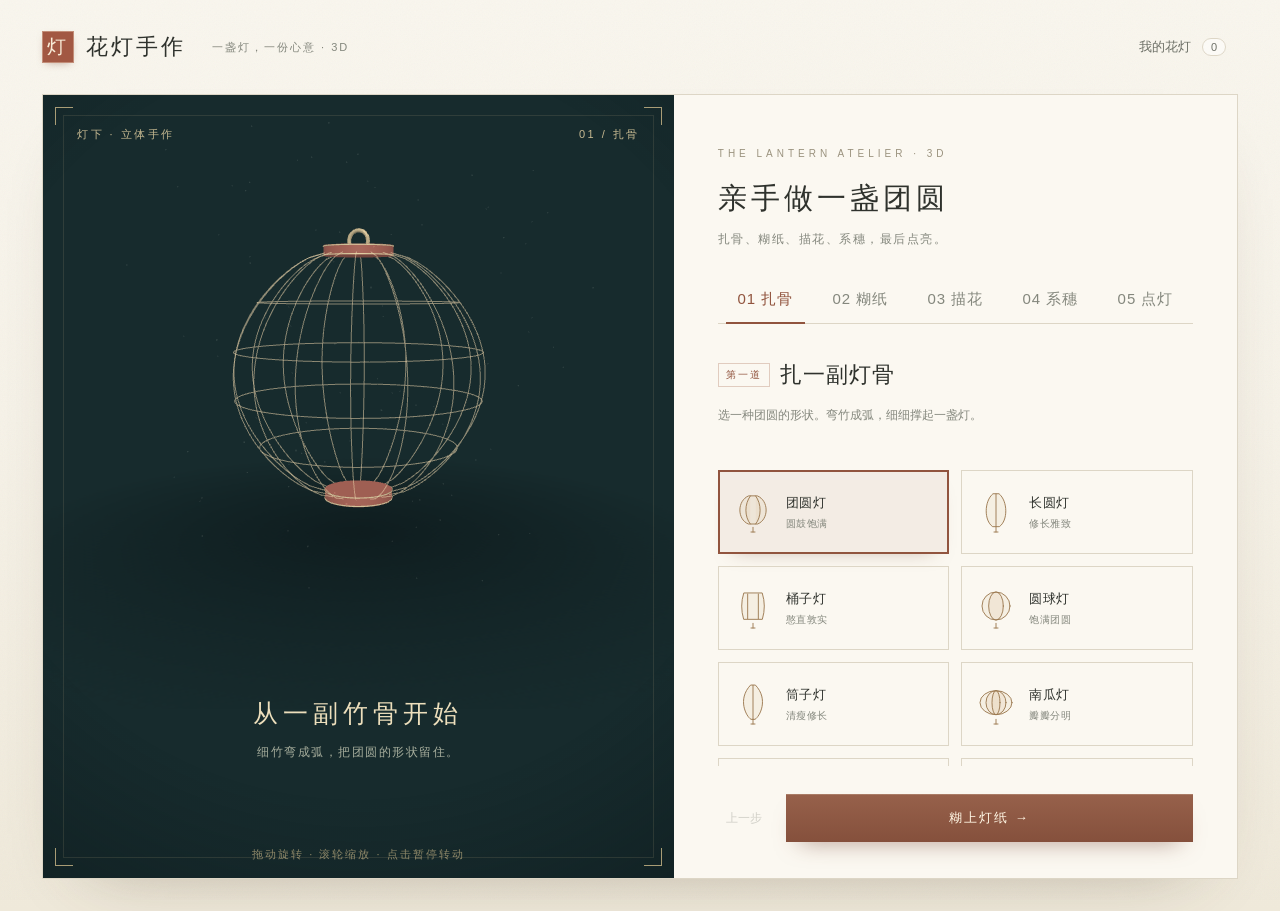
==== xhs/minitools/huadeng3d/index-3d.html @ 67a439d6 "花灯3d" ====
<!doctype html>
<html lang="zh-CN">
  <head>
    <meta charset="UTF-8" />
    <meta name="viewport" content="width=device-width, initial-scale=1" />
    <title>花灯手作 · 3D 立体版</title>
    <link rel="stylesheet" href="style.css?v=20260915-style7" />
    <style>
      #artwork3d { width: 100%; height: 100%; display: block; touch-action: pan-y; cursor: grab; }
      #artwork3d:active { cursor: grabbing; }
    </style>
    <script defer src="three.min.js"></script>
    <script defer src="lantern3d.js?v=20260915-style12"></script>
    <script defer src="app3d.js?v=20260915-style12"></script>
  </head>
  <body>
    <main class="studio">
      <header class="header">
        <a class="brand" href="../huadeng/index.html"><span class="seal">灯</span>花灯手作<small>一盏灯，一份心意 · 3D</small></a>
        <button class="quiet" id="collectionButton">我的花灯 <span id="count">0</span></button>
      </header>

      <section class="workspace" id="workshop">
        <div class="stage" id="stage">
          <div class="stage-heading"><span>灯下 · 立体手作</span><span id="stageLabel">01 / 扎灯骨</span></div>
          <div class="artwork" id="artwork"><canvas id="artwork3d"></canvas></div>
          <div class="stage-vignette" aria-hidden="true"></div>
          <div class="stage-hint" id="stageHint">拖动旋转 · 缩放 · 点击暂停转动</div>
          <div class="stage-caption"><h1 id="previewName">从一副竹骨开始</h1><p id="previewCaption">细竹弯成弧，把团圆的形状留住。</p></div>
        </div>

        <section class="workbench" aria-label="制作步骤">
          <div class="intro"><span class="eyebrow">THE LANTERN ATELIER · 3D</span><h2>亲手做一盏团圆</h2><p>扎骨、糊纸、描花、系穗，最后点亮。</p></div>
          <nav class="steps" id="steps" aria-label="制作进度"></nav>
          <div class="step-content">
            <div class="step-heading"><span id="stepNumber">第一道</span><h3 id="stepTitle">扎一副灯骨</h3></div>
            <p class="step-description" id="stepDescription"></p>
            <div class="options" id="options"></div>
            <div class="wish-fields" id="wishFields" hidden>
              <label for="lanternName">给它一个名字</label>
              <input id="lanternName" maxlength="16" placeholder="例如：春风照晚归" />
              <label for="blessing">把心愿写进灯里</label>
              <input id="blessing" maxlength="32" placeholder="愿每一次出发，都有温暖相伴" />
            </div>
          </div>
          <footer class="workbench-footer">
            <button class="back" id="backButton">上一步</button>
            <button class="primary" id="nextButton">糊上灯纸 <span>→</span></button>
          </footer>
          <div class="result-actions" id="resultActions" hidden>
            <button class="primary" id="downloadButton">下载高清纪念图 ↓</button>
            <p class="export-note">1600 × 2000 高清图片 · 含花灯、名字与心愿</p>
            <button class="quiet" id="saveButton">收入收藏</button>
            <button class="quiet" id="restartButton">再做一盏</button>
          </div>
        </section>
      </section>

      <section class="collection" id="collection" hidden>
        <div class="collection-heading"><div><span class="eyebrow">MY LANTERNS</span><h2>灯火可亲</h2></div><button class="quiet" id="returnButton">返回手作 →</button></div>
        <div class="collection-grid" id="collectionGrid"></div>
      </section>
      <div class="toast" id="toast" role="status" aria-live="polite"></div>
    </main>
  </body>
</html>
---- xhs/minitools/huadeng3d/style.css ----
/* 花灯手作 · 3D —— 纸墨文人风精修 */
:root {
  color-scheme: light;
  --paper: #f6f2e8;
  --card: #fbf8f1;
  --ink: #2f322d;
  --muted: #84877d;
  --line: #ddd6c6;
  --line-strong: #c8bfa9;
  --accent: #91543e;
  --accent-deep: #6f3e2c;
  --accent-wash: rgba(145, 84, 62, .07);
  --gold: #b69760;
  --stage-gold: #cfbb8a;
  --serif: 'Songti SC', 'STSong', 'SimSun', 'Noto Serif CJK SC', Georgia, serif;
  --sans: 'PingFang SC', 'Microsoft YaHei', 'Helvetica Neue', Arial, sans-serif;
  --ease: cubic-bezier(.22, .61, .36, 1);
}

* { box-sizing: border-box; }
[hidden] { display: none !important; }
body {
  margin: 0; min-height: 100vh;
  color: var(--ink); font-family: var(--sans);
  background: linear-gradient(180deg, #f9f6ee 0%, var(--paper) 46%, #efe9da 100%);
}
/* 极细的纸张肌理，让底色不再是纯平色 */
body::before {
  content: ''; position: fixed; inset: 0; z-index: 0; pointer-events: none;
  background-image: url("data:image/svg+xml,%3Csvg xmlns='http://www.w3.org/2000/svg' width='160' height='160'%3E%3Cfilter id='n'%3E%3CfeTurbulence type='fractalNoise' baseFrequency='0.85' numOctaves='2' stitchTiles='stitch'/%3E%3C/filter%3E%3Crect width='160' height='160' filter='url(%23n)' opacity='0.04'/%3E%3C/svg%3E");
}
button, input { font: inherit; }
button, a { -webkit-tap-highlight-color: transparent; }
button { cursor: pointer; border: 0; background: none; color: inherit; }
button:disabled { opacity: .35; cursor: default; }
button:focus-visible, a:focus-visible { outline: 2px solid var(--accent); outline-offset: 4px; }
.studio { position: relative; z-index: 1; max-width: 1400px; margin: auto; padding: 0 42px 32px; }

/* ---------- 页头 ---------- */
.header { height: 94px; display: flex; align-items: center; justify-content: space-between; }
.brand { display: flex; align-items: center; gap: 12px; color: var(--ink); text-decoration: none; font-family: var(--serif); font-size: 22px; letter-spacing: 3px; transition: opacity .2s var(--ease); }
.brand:hover { opacity: .82; }
.seal {
  display: inline-grid; place-items: center; min-width: 30px;
  background: #a25843; color: #f8ecd8; padding: 3px 5px; font-size: 19px;
  box-shadow: inset 0 0 0 1px rgba(255, 240, 220, .35), 0 3px 8px -4px rgba(120, 60, 40, .5);
}
.brand small { font-family: var(--sans); color: var(--muted); font-size: 11px; letter-spacing: 2px; margin-left: 14px; }
.quiet { color: #6e7168; padding: 12px; font-size: 13px; transition: color .2s var(--ease); }
.quiet:hover { color: var(--accent); }
#count { margin-left: 7px; border: 1px solid var(--line); background: rgba(255, 255, 255, .5); padding: 2px 8px; border-radius: 20px; font-size: 11px; }

/* ---------- 展示舞台（3D 渲染区） ---------- */
.workspace {
  display: grid; grid-template-columns: 1.12fr 1fr; min-height: 720px;
  border: 1px solid var(--line); background: var(--card);
  box-shadow: 0 30px 70px -50px rgba(70, 55, 35, .45);
}
.stage { position: relative; min-width: 0; overflow: hidden; background: #172b2d; display: flex; flex-direction: column; align-items: center; }
/* 暗角渐晕，让视线聚在灯体上 */
.stage-vignette { position: absolute; inset: 0; z-index: 0; pointer-events: none; background: radial-gradient(120% 92% at 50% 42%, transparent 52%, rgba(5, 13, 16, .55) 100%); }
/* 装裱式边框：外层四角记号 + 内层细线 */
.stage::after { content: ''; position: absolute; inset: 20px; border: 1px solid rgba(213, 195, 147, .13); pointer-events: none; z-index: 1; }
.stage::before {
  content: ''; position: absolute; inset: 12px; z-index: 1; pointer-events: none; opacity: .8;
  background:
    linear-gradient(var(--stage-gold), var(--stage-gold)) left top / 18px 1px,
    linear-gradient(var(--stage-gold), var(--stage-gold)) left top / 1px 18px,
    linear-gradient(var(--stage-gold), var(--stage-gold)) right top / 18px 1px,
    linear-gradient(var(--stage-gold), var(--stage-gold)) right top / 1px 18px,
    linear-gradient(var(--stage-gold), var(--stage-gold)) left bottom / 18px 1px,
    linear-gradient(var(--stage-gold), var(--stage-gold)) left bottom / 1px 18px,
    linear-gradient(var(--stage-gold), var(--stage-gold)) right bottom / 18px 1px,
    linear-gradient(var(--stage-gold), var(--stage-gold)) right bottom / 1px 18px;
  background-repeat: no-repeat;
}
.stage-heading { position: absolute; top: 32px; left: 34px; right: 34px; z-index: 1; display: flex; justify-content: space-between; color: #c6b991; font-size: 11px; letter-spacing: 2.5px; }
.stage-hint { position: absolute; bottom: 16px; left: 0; right: 0; text-align: center; color: rgba(207, 187, 138, .65); font-size: 11px; letter-spacing: 2px; z-index: 1; pointer-events: none; }
.artwork { width: 100%; height: 600px; margin-top: 14px; touch-action: pan-y; }
.artwork svg { width: 100%; height: 100%; display: block; }
.stage-caption { position: relative; z-index: 1; color: #eddfbc; text-align: center; margin: -12px 24px 28px; }
.stage-caption h1 { font-family: var(--serif); font-weight: 400; font-size: 25px; letter-spacing: 5px; margin: 0 0 12px; }
.stage-caption p { color: #a6ad9c; font-size: 12px; letter-spacing: 1.5px; margin: 0; line-height: 1.7; }
.suspended { transform-origin: 300px 28px; animation: sway 7s ease-in-out infinite; }
.tassel-swing { transform-origin: 300px 436px; animation: sway 4.4s ease-in-out infinite reverse; }
.illuminate .suspended { animation: ignite 1.4s ease-out, sway 7s 1.4s ease-in-out infinite; }
@keyframes sway { 0%, 100% { transform: rotate(-.6deg); } 50% { transform: rotate(.6deg); } }
@keyframes ignite { from { filter: brightness(.4); } 60% { filter: brightness(1.25); } to { filter: brightness(1); } }

/* ---------- 工作台 ---------- */
.workbench { display: flex; flex-direction: column; padding: 48px 44px 36px; min-width: 0; }
.eyebrow { font-size: 10px; color: #9a927e; letter-spacing: 4px; }
.intro h2 { font-family: var(--serif); font-size: 29px; font-weight: 400; letter-spacing: 4px; margin: 18px 0 12px; }
.intro p { color: var(--muted); font-size: 12px; letter-spacing: 1.5px; }
.steps { display: flex; margin: 30px 0 36px; border-bottom: 1px solid var(--line); }
.steps button { flex: 1; padding: 0 0 14px; font-size: 15px; letter-spacing: 1px; color: var(--muted); position: relative; transition: color .25s var(--ease); }
.steps button:hover { color: #5c5f55; }
.steps button.active { color: var(--accent); }
.steps button::after { content: ''; position: absolute; height: 2px; bottom: -1px; left: 8px; right: 8px; background: var(--accent); transform: scaleX(0); transform-origin: left center; transition: transform .3s var(--ease); }
.steps button.active::after { transform: scaleX(1); }
.steps b { font-family: Georgia, var(--serif); font-size: 15px; margin-right: 5px; font-weight: 400; }
.step-content { flex: 1; }
/* 步骤切换时的轻进场上移 */
.step-content.enter > * { animation: rise .32s var(--ease) both; }
.step-content.enter > :nth-child(2) { animation-delay: .05s; }
.step-content.enter > :nth-child(3) { animation-delay: .1s; }
.step-content.enter > :nth-child(4) { animation-delay: .15s; }
@keyframes rise { from { opacity: 0; transform: translateY(8px); } to { opacity: 1; transform: none; } }
.step-heading { display: flex; align-items: center; gap: 10px; }
.step-heading span { color: var(--accent); font-size: 10px; letter-spacing: 2px; border: 1px solid rgba(178, 124, 97, .35); padding: 4px 7px; }
.step-heading h3 { margin: 0; font-family: var(--serif); font-weight: 400; font-size: 22px; letter-spacing: 1px; }
.step-description { color: var(--muted); font-size: 12px; line-height: 1.9; min-height: 44px; margin: 14px 0 22px; }

/* ---------- 选项卡 ---------- */
/* 选项放进固定高度的框内独立滚动：滑动只滚选项，画布与其他区域不动 */
.options {
  display: grid; grid-template-columns: repeat(2, minmax(0, 1fr)); gap: 12px;
  max-height: 300px; overflow-y: auto;
  padding: 4px; margin: -4px; /* 补偿滚动条占位，避免布局跳动 */
  scrollbar-width: thin; scrollbar-color: var(--line-strong) transparent;
  overscroll-behavior: contain; /* 滚到头不带动整页 */
}
.option {
  position: relative; border: 1px solid var(--line); background: transparent;
  padding: 18px 14px; text-align: left; display: flex; align-items: center; gap: 13px; min-height: 72px; overflow: hidden;
  transition: border-color .2s var(--ease), background-color .2s var(--ease), box-shadow .2s var(--ease), transform .15s var(--ease);
}
.option:hover { border-color: var(--line-strong); background: rgba(255, 252, 244, .65); }
.option:active { transform: translateY(1px); }
.option.selected { border-color: var(--accent); background: var(--accent-wash); box-shadow: inset 0 0 0 1px var(--accent), 0 10px 20px -16px rgba(113, 63, 46, .5); }
.option .sample { flex: 0 0 30px; height: 30px; display: grid; place-items: center; color: #9b7950; font-family: var(--serif); font-size: 24px; }
.option .swatch { width: 26px; height: 26px; border-radius: 50%; box-shadow: inset 0 0 0 1px rgba(0, 0, 0, .1), 0 2px 5px -2px rgba(60, 45, 30, .35); }
.option strong { font-size: 13px; font-weight: 400; display: block; letter-spacing: .5px; }
.option small { color: var(--muted); display: block; font-size: 10px; margin-top: 5px; letter-spacing: .5px; }
.option .frame-sample { flex-basis: 40px; height: 46px; }
.frame-sample svg { display: block; width: 40px; height: 46px; }

/* ---------- 心愿输入 ---------- */
.wish-fields label { display: block; font-size: 12px; color: #737769; margin: 12px 0 8px; letter-spacing: 1px; }
.wish-fields input {
  width: 100%; background: transparent; border: 0; border-bottom: 1px solid #cccabc;
  padding: 8px 0; font-size: 13px; color: var(--ink); border-radius: 0;
  transition: border-color .2s var(--ease), box-shadow .2s var(--ease);
}
.wish-fields input::placeholder { color: #b3b0a3; }
.wish-fields input:focus { outline: 0; border-color: var(--accent); box-shadow: 0 1px 0 var(--accent); }

/* ---------- 底部操作 ---------- */
.workbench-footer { display: flex; gap: 16px; margin-top: 32px; align-items: center; }
.primary {
  background: linear-gradient(180deg, #97614b 0%, #85503c 100%); color: #fff6e4;
  min-height: 48px; padding: 12px 24px; font-size: 13px; letter-spacing: 2px;
  box-shadow: 0 12px 24px -14px rgba(113, 63, 46, .6), inset 0 1px 0 rgba(255, 240, 220, .18);
  transition: transform .18s var(--ease), box-shadow .18s var(--ease), filter .18s var(--ease);
}
.primary:hover { filter: brightness(1.05); transform: translateY(-1px); box-shadow: 0 16px 28px -14px rgba(113, 63, 46, .65), inset 0 1px 0 rgba(255, 240, 220, .22); }
.primary:active { transform: translateY(0); filter: brightness(.96); }
.workbench-footer .primary { flex: 1; }
.back { padding: 14px 8px; color: var(--muted); font-size: 12px; transition: color .2s var(--ease); }
.back:hover:not(:disabled) { color: var(--accent); }
.result-actions { display: flex; gap: 4px; flex-wrap: wrap; margin-top: 20px; }
.result-actions .primary { width: 100%; margin-bottom: 7px; }
.export-note { width: 100%; text-align: center; color: #84877d; font-size: 11px; line-height: 1.7; letter-spacing: 1px; margin: 2px 0 10px; }

/* ---------- 收藏 ---------- */
.collection { padding-top: 24px; }
.collection-heading { display: flex; justify-content: space-between; align-items: center; }
.collection h2 { font-family: var(--serif); font-weight: 400; letter-spacing: 3px; }
.collection-grid { display: grid; grid-template-columns: repeat(3, 1fr); gap: 20px; margin-top: 20px; }
.saved { border: 1px solid var(--line); background: var(--card); padding: 12px; min-width: 0; transition: border-color .2s var(--ease), box-shadow .2s var(--ease); }
.saved:hover { border-color: var(--line-strong); box-shadow: 0 14px 30px -22px rgba(70, 55, 35, .4); }
.saved img { width: 100%; aspect-ratio: 3 / 4; object-fit: contain; background: #172b2d; }
.saved h3 { font-size: 15px; font-weight: 400; letter-spacing: 1px; overflow-wrap: anywhere; }
.saved p { font-size: 12px; color: var(--muted); overflow-wrap: anywhere; }

/* ---------- 轻提示 ---------- */
.toast {
  position: fixed; bottom: 22px; left: 50%; transform: translateX(-50%) translateY(10px);
  padding: 12px 22px; background: rgba(30, 41, 36, .92);
  -webkit-backdrop-filter: blur(8px); backdrop-filter: blur(8px);
  color: #f6ecd6; border: 1px solid rgba(246, 236, 214, .14); border-radius: 4px;
  font-size: 12px; letter-spacing: 1px; max-width: 90vw; z-index: 5;
  opacity: 0; pointer-events: none; box-shadow: 0 16px 36px -16px rgba(0, 0, 0, .45);
  transition: opacity .28s var(--ease), transform .28s var(--ease);
}
.toast.visible { opacity: 1; transform: translateX(-50%) translateY(0); }

/* ---------- 移动端（小红书内为主场景） ---------- */
@media (max-width: 760px) {
  .studio { padding: 0; }
  body::before { display: none; }
  .header { height: 58px; padding: 0 18px; }
  .brand { font-size: 18px; letter-spacing: 2px; gap: 8px; }
  .brand small { display: none; }
  .seal { font-size: 15px; min-width: 26px; padding: 2px 4px; }
  .workspace { display: flex; flex-direction: column; border: 0; box-shadow: none; min-height: 0; background: transparent; }
  .stage { height: 40svh; min-height: 260px; max-height: 380px; }
  .stage-heading { top: 18px; left: 24px; right: 24px; font-size: 9px; }
  .artwork { height: calc(100% - 42px); margin: 0; }
  .stage-caption { margin: -8px 16px 12px; }
  .stage-caption h1 { font-size: 16px; margin-bottom: 0; letter-spacing: 3px; }
  .stage-caption p { display: none; }
  .stage::after { inset: 12px; }
  .stage::before { inset: 6px; }
  .workbench { padding: 0 22px; background: transparent; }
  .intro { display: none; }
  .steps { margin: 17px 0 19px; }
  .steps button { padding-bottom: 12px; font-size: 14px; }
  .step-heading h3 { font-size: 20px; }
  .step-description { font-size: 11px; min-height: 0; margin: 8px 0 12px; }
  .option { min-height: 56px; padding: 10px; gap: 10px; }
  .options { gap: 8px; max-height: 260px; }
  /* 操作区吸底，避开 Home 指示条 */
  .workbench-footer {
    position: sticky; bottom: 0; z-index: 3; margin: 18px -22px 0;
    padding: 12px 22px calc(12px + env(safe-area-inset-bottom));
    background: rgba(246, 242, 232, .92);
    -webkit-backdrop-filter: blur(10px); backdrop-filter: blur(10px);
    border-top: 1px solid var(--line);
  }
  .result-actions {
    position: sticky; bottom: 0; z-index: 3; margin: 16px -22px 0;
    padding: 12px 22px calc(12px + env(safe-area-inset-bottom));
    background: rgba(246, 242, 232, .92);
    -webkit-backdrop-filter: blur(10px); backdrop-filter: blur(10px);
    border-top: 1px solid var(--line);
  }
  .primary { min-height: 44px; }
  .wish-fields label { margin-top: 6px; }
  .collection { padding: 20px; }
  .collection-grid { grid-template-columns: repeat(2, minmax(0, 1fr)); gap: 10px; }
}

@media (prefers-reduced-motion: reduce) {
  .suspended, .tassel-swing, .illuminate .suspended { animation: none; }
  .step-content.enter > * { animation: none; }
  .option, .primary, .quiet, .back, .steps button, .steps button::after, .toast { transition: none; }
}
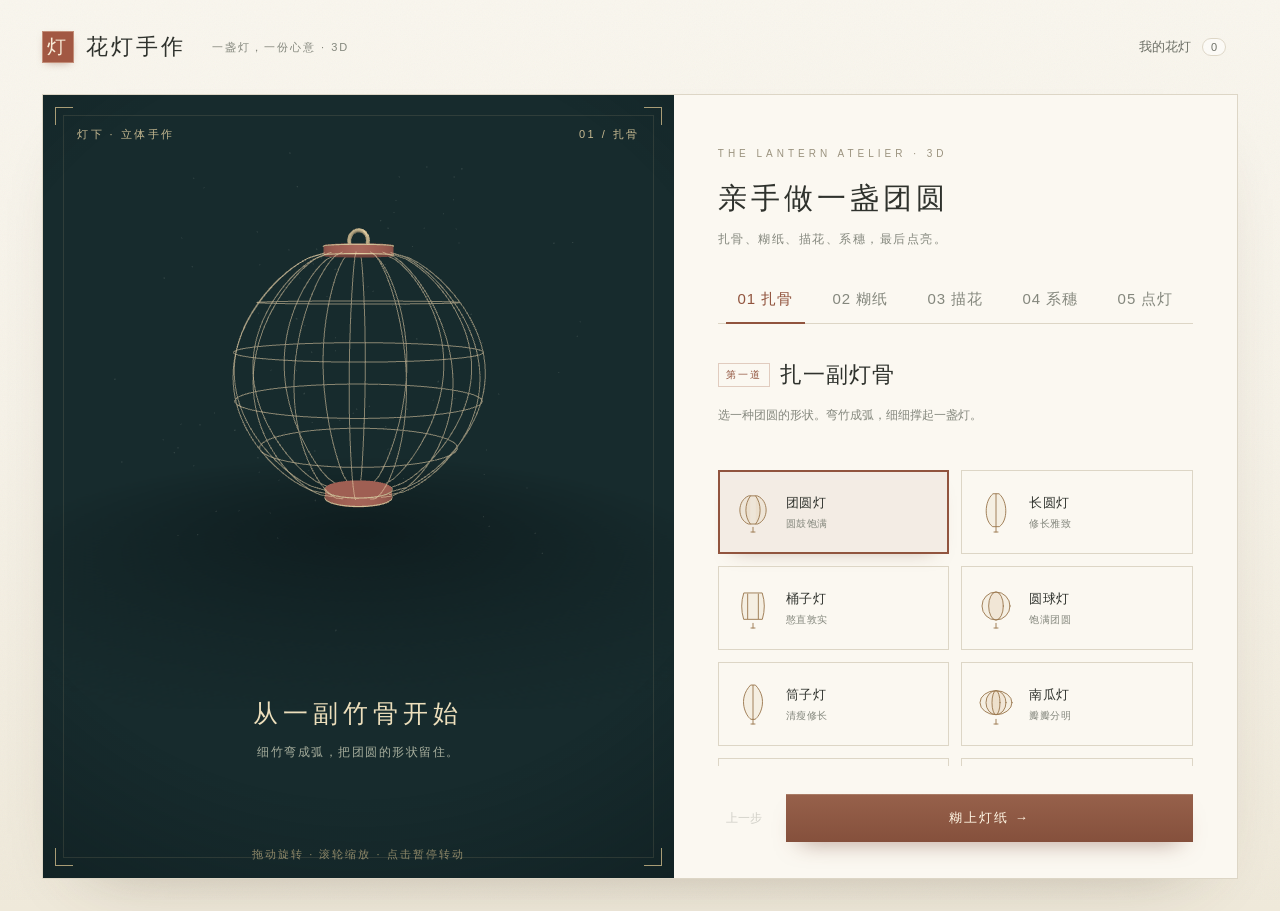
==== commit edce2445: "花灯3d" ====
--- a/xhs/minitools/huadeng3d/index-3d.html
+++ b/xhs/minitools/huadeng3d/index-3d.html
@@ -4,14 +4,14 @@
     <meta charset="UTF-8" />
     <meta name="viewport" content="width=device-width, initial-scale=1" />
     <title>花灯手作 · 3D 立体版</title>
-    <link rel="stylesheet" href="style.css?v=20260915-style7" />
+    <link rel="stylesheet" href="style.css?v=20260916-style18" />
     <style>
       #artwork3d { width: 100%; height: 100%; display: block; touch-action: pan-y; cursor: grab; }
       #artwork3d:active { cursor: grabbing; }
     </style>
     <script defer src="three.min.js"></script>
-    <script defer src="lantern3d.js?v=20260915-style12"></script>
-    <script defer src="app3d.js?v=20260915-style12"></script>
+    <script defer src="lantern3d.js?v=20260916-style13"></script>
+    <script defer src="app3d.js?v=20260916-style13"></script>
   </head>
   <body>
     <main class="studio">
--- a/xhs/minitools/huadeng3d/style.css
+++ b/xhs/minitools/huadeng3d/style.css
@@ -187,14 +187,16 @@
 
 /* ---------- 移动端（小红书内为主场景） ---------- */
 @media (max-width: 760px) {
-  .studio { padding: 0; }
+  /* 一屏式布局：整页不滚，唯一滚动在选项框里 */
+  html, body { height: 100%; overflow: hidden; }
+  .studio { padding: 0; height: 100%; display: flex; flex-direction: column; }
   body::before { display: none; }
-  .header { height: 58px; padding: 0 18px; }
+  .header { height: 58px; padding: 0 18px; flex: 0 0 auto; }
   .brand { font-size: 18px; letter-spacing: 2px; gap: 8px; }
   .brand small { display: none; }
   .seal { font-size: 15px; min-width: 26px; padding: 2px 4px; }
-  .workspace { display: flex; flex-direction: column; border: 0; box-shadow: none; min-height: 0; background: transparent; }
-  .stage { height: 40svh; min-height: 260px; max-height: 380px; }
+  .workspace { display: flex; flex-direction: column; border: 0; box-shadow: none; min-height: 0; flex: 1; background: transparent; }
+  .stage { flex: 0 0 34svh; min-height: 220px; max-height: 360px; }
   .stage-heading { top: 18px; left: 24px; right: 24px; font-size: 9px; }
   .artwork { height: calc(100% - 42px); margin: 0; }
   .stage-caption { margin: -8px 16px 12px; }
@@ -202,31 +204,42 @@
   .stage-caption p { display: none; }
   .stage::after { inset: 12px; }
   .stage::before { inset: 6px; }
-  .workbench { padding: 0 22px; background: transparent; }
+  .workbench { padding: 0 22px 14px; background: transparent; flex: 1; display: flex; flex-direction: column; min-height: 0; }
   .intro { display: none; }
-  .steps { margin: 17px 0 19px; }
+  .steps { margin: 14px 0 16px; flex: 0 0 auto; }
   .steps button { padding-bottom: 12px; font-size: 14px; }
   .step-heading h3 { font-size: 20px; }
   .step-description { font-size: 11px; min-height: 0; margin: 8px 0 12px; }
+  .step-content { flex: 1; display: flex; flex-direction: column; min-height: 0; }
   .option { min-height: 56px; padding: 10px; gap: 10px; }
-  .options { gap: 8px; max-height: 260px; }
-  /* 操作区吸底，避开 Home 指示条 */
+  /* 选项框吃掉剩余全部高度：只有它内部滚动；
+     第 4/5 步选项少或无选项时按内容收缩，不占满 */
+  .options { gap: 8px; max-height: none; flex: 1 1 auto; min-height: 0; }
+  .options:not(:has(.option)) { flex: 0 0 auto; }
+  .wish-fields { flex: 1; }
+  /* 操作区固定在工作台底部，不再吸底 */
   .workbench-footer {
-    position: sticky; bottom: 0; z-index: 3; margin: 18px -22px 0;
+    flex: 0 0 auto; margin: 14px -22px 0;
     padding: 12px 22px calc(12px + env(safe-area-inset-bottom));
-    background: rgba(246, 242, 232, .92);
+    background: rgba(246, 242, 232, .95);
     -webkit-backdrop-filter: blur(10px); backdrop-filter: blur(10px);
     border-top: 1px solid var(--line);
   }
+  /* 「下一步」不再通栏，宽度贴合文字，与前几步一致 */
+  .workbench-footer .primary { flex: 0 0 auto; margin-left: auto; }
   .result-actions {
-    position: sticky; bottom: 0; z-index: 3; margin: 16px -22px 0;
+    flex: 0 0 auto; margin: 14px -22px 0;
     padding: 12px 22px calc(12px + env(safe-area-inset-bottom));
-    background: rgba(246, 242, 232, .92);
+    background: rgba(246, 242, 232, .95);
     -webkit-backdrop-filter: blur(10px); backdrop-filter: blur(10px);
     border-top: 1px solid var(--line);
   }
-  .primary { min-height: 44px; }
+  /* 点灯后的按钮不再通栏，宽度贴合内容 */
+  .result-actions .primary { width: auto; margin-bottom: 0; }
+  .result-actions .quiet { flex: 1; }
+  .primary { min-height: 44px; white-space: nowrap; }
   .wish-fields label { margin-top: 6px; }
+  .wish-fields { overflow-y: auto; }
   .collection { padding: 20px; }
   .collection-grid { grid-template-columns: repeat(2, minmax(0, 1fr)); gap: 10px; }
 }
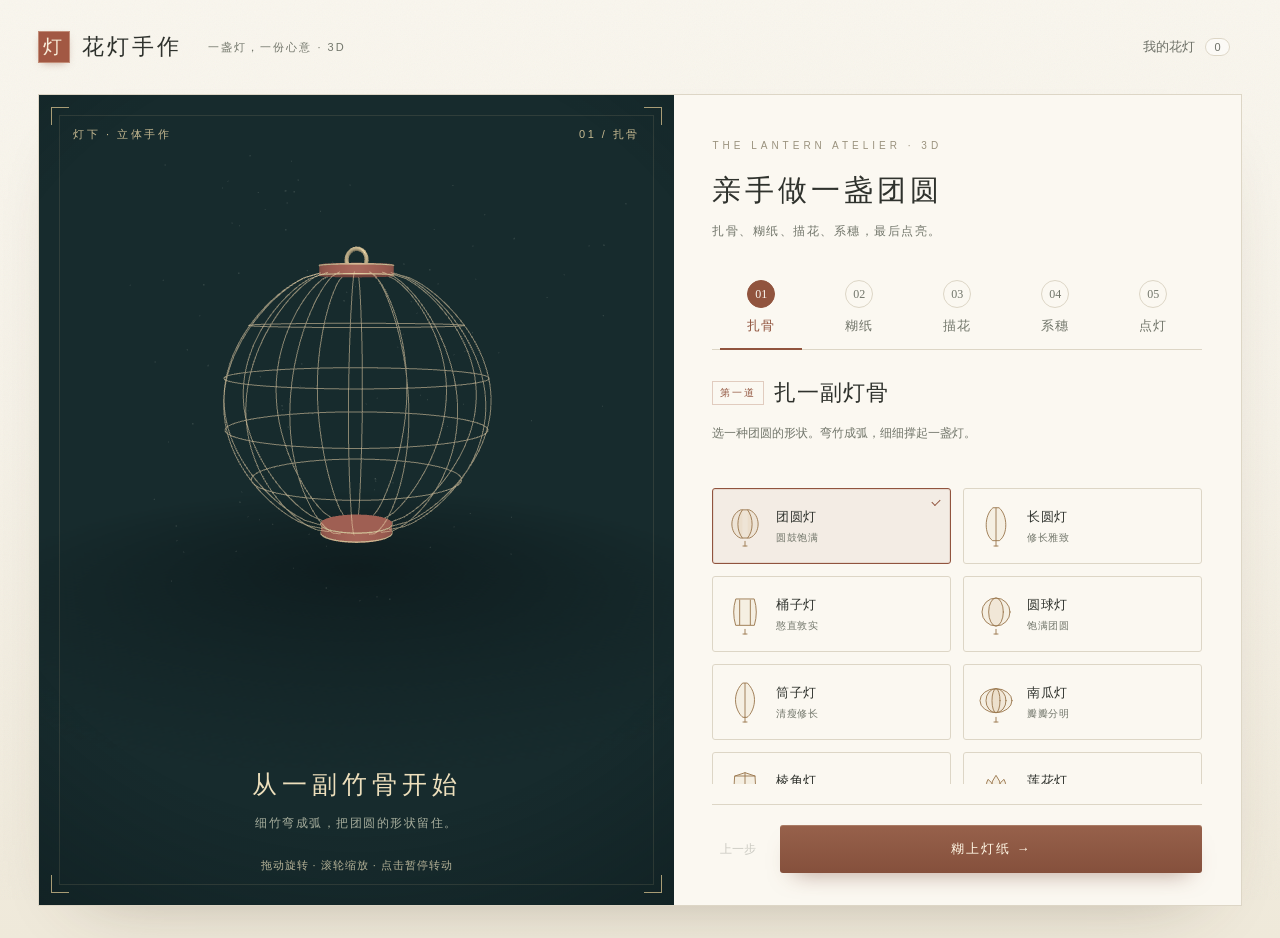
==== commit 853a33d5: "花灯3d" ====
--- a/xhs/minitools/huadeng3d/index-3d.html
+++ b/xhs/minitools/huadeng3d/index-3d.html
@@ -4,14 +4,14 @@
     <meta charset="UTF-8" />
     <meta name="viewport" content="width=device-width, initial-scale=1" />
     <title>花灯手作 · 3D 立体版</title>
-    <link rel="stylesheet" href="style.css?v=20260916-style18" />
+    <link rel="stylesheet" href="style.css?v=20260916-refine19" />
     <style>
       #artwork3d { width: 100%; height: 100%; display: block; touch-action: pan-y; cursor: grab; }
       #artwork3d:active { cursor: grabbing; }
     </style>
     <script defer src="three.min.js"></script>
     <script defer src="lantern3d.js?v=20260916-style13"></script>
-    <script defer src="app3d.js?v=20260916-style13"></script>
+    <script defer src="app3d.js?v=20260916-refine19"></script>
   </head>
   <body>
     <main class="studio">
--- a/xhs/minitools/huadeng3d/style.css
+++ b/xhs/minitools/huadeng3d/style.css
@@ -4,7 +4,7 @@
   --paper: #f6f2e8;
   --card: #fbf8f1;
   --ink: #2f322d;
-  --muted: #84877d;
+  --muted: #72766b;
   --line: #ddd6c6;
   --line-strong: #c8bfa9;
   --accent: #91543e;
@@ -34,7 +34,7 @@
 button { cursor: pointer; border: 0; background: none; color: inherit; }
 button:disabled { opacity: .35; cursor: default; }
 button:focus-visible, a:focus-visible { outline: 2px solid var(--accent); outline-offset: 4px; }
-.studio { position: relative; z-index: 1; max-width: 1400px; margin: auto; padding: 0 42px 32px; }
+.studio { position: relative; z-index: 1; max-width: 1400px; margin: auto; padding: 0 clamp(24px, 3vw, 42px) 32px; }
 
 /* ---------- 页头 ---------- */
 .header { height: 94px; display: flex; align-items: center; justify-content: space-between; }
@@ -52,7 +52,7 @@
 
 /* ---------- 展示舞台（3D 渲染区） ---------- */
 .workspace {
-  display: grid; grid-template-columns: 1.12fr 1fr; min-height: 720px;
+  display: grid; grid-template-columns: 1.12fr 1fr; min-height: 700px;
   border: 1px solid var(--line); background: var(--card);
   box-shadow: 0 30px 70px -50px rgba(70, 55, 35, .45);
 }
@@ -75,10 +75,10 @@
   background-repeat: no-repeat;
 }
 .stage-heading { position: absolute; top: 32px; left: 34px; right: 34px; z-index: 1; display: flex; justify-content: space-between; color: #c6b991; font-size: 11px; letter-spacing: 2.5px; }
-.stage-hint { position: absolute; bottom: 16px; left: 0; right: 0; text-align: center; color: rgba(207, 187, 138, .65); font-size: 11px; letter-spacing: 2px; z-index: 1; pointer-events: none; }
-.artwork { width: 100%; height: 600px; margin-top: 14px; touch-action: pan-y; }
+.stage-hint { position: absolute; bottom: 32px; left: 16px; right: 16px; text-align: center; color: #b5b297; font-size: 11px; letter-spacing: 1px; z-index: 1; pointer-events: none; }
+.artwork { width: 100%; height: 570px; flex: 1 1 auto; min-height: 0; margin-top: 14px; touch-action: pan-y; }
 .artwork svg { width: 100%; height: 100%; display: block; }
-.stage-caption { position: relative; z-index: 1; color: #eddfbc; text-align: center; margin: -12px 24px 28px; }
+.stage-caption { position: relative; z-index: 1; color: #eddfbc; text-align: center; flex: 0 0 auto; margin: 0 32px 72px; max-width: calc(100% - 64px); overflow-wrap: anywhere; }
 .stage-caption h1 { font-family: var(--serif); font-weight: 400; font-size: 25px; letter-spacing: 5px; margin: 0 0 12px; }
 .stage-caption p { color: #a6ad9c; font-size: 12px; letter-spacing: 1.5px; margin: 0; line-height: 1.7; }
 .suspended { transform-origin: 300px 28px; animation: sway 7s ease-in-out infinite; }
@@ -88,17 +88,19 @@
 @keyframes ignite { from { filter: brightness(.4); } 60% { filter: brightness(1.25); } to { filter: brightness(1); } }
 
 /* ---------- 工作台 ---------- */
-.workbench { display: flex; flex-direction: column; padding: 48px 44px 36px; min-width: 0; }
+.workbench { display: flex; flex-direction: column; padding: 40px clamp(24px, 3vw, 44px) 32px; min-width: 0; }
 .eyebrow { font-size: 10px; color: #9a927e; letter-spacing: 4px; }
 .intro h2 { font-family: var(--serif); font-size: 29px; font-weight: 400; letter-spacing: 4px; margin: 18px 0 12px; }
 .intro p { color: var(--muted); font-size: 12px; letter-spacing: 1.5px; }
-.steps { display: flex; margin: 30px 0 36px; border-bottom: 1px solid var(--line); }
-.steps button { flex: 1; padding: 0 0 14px; font-size: 15px; letter-spacing: 1px; color: var(--muted); position: relative; transition: color .25s var(--ease); }
+.steps { display: flex; margin: 28px 0; border-bottom: 1px solid var(--line); }
+.steps button { flex: 1; min-width: 0; display: flex; flex-direction: column; align-items: center; gap: 9px; padding: 0 0 14px; font-size: 13px; letter-spacing: 1px; color: var(--muted); position: relative; transition: color .25s var(--ease); }
 .steps button:hover { color: #5c5f55; }
 .steps button.active { color: var(--accent); }
 .steps button::after { content: ''; position: absolute; height: 2px; bottom: -1px; left: 8px; right: 8px; background: var(--accent); transform: scaleX(0); transform-origin: left center; transition: transform .3s var(--ease); }
 .steps button.active::after { transform: scaleX(1); }
-.steps b { font-family: Georgia, var(--serif); font-size: 15px; margin-right: 5px; font-weight: 400; }
+.steps b { display: grid; place-items: center; width: 28px; height: 28px; border: 1px solid var(--line); border-radius: 50%; font-family: Georgia, var(--serif); font-size: 12px; font-weight: 400; letter-spacing: 0; }
+.steps button.active b { color: var(--card); background: var(--accent); border-color: var(--accent); }
+.steps button.done b { border-color: #b8a18b; color: var(--accent); background: var(--accent-wash); }
 .step-content { flex: 1; }
 /* 步骤切换时的轻进场上移 */
 .step-content.enter > * { animation: rise .32s var(--ease) both; }
@@ -115,19 +117,20 @@
 /* 选项放进固定高度的框内独立滚动：滑动只滚选项，画布与其他区域不动 */
 .options {
   display: grid; grid-template-columns: repeat(2, minmax(0, 1fr)); gap: 12px;
-  max-height: 300px; overflow-y: auto;
+  max-height: 300px; overflow-y: auto; align-content: start;
   padding: 4px; margin: -4px; /* 补偿滚动条占位，避免布局跳动 */
   scrollbar-width: thin; scrollbar-color: var(--line-strong) transparent;
   overscroll-behavior: contain; /* 滚到头不带动整页 */
 }
 .option {
   position: relative; border: 1px solid var(--line); background: transparent;
-  padding: 18px 14px; text-align: left; display: flex; align-items: center; gap: 13px; min-height: 72px; overflow: hidden;
+  padding: 14px 24px 14px 12px; text-align: left; display: flex; align-items: center; gap: 11px; min-height: 72px; overflow: hidden; border-radius: 3px;
   transition: border-color .2s var(--ease), background-color .2s var(--ease), box-shadow .2s var(--ease), transform .15s var(--ease);
 }
 .option:hover { border-color: var(--line-strong); background: rgba(255, 252, 244, .65); }
 .option:active { transform: translateY(1px); }
-.option.selected { border-color: var(--accent); background: var(--accent-wash); box-shadow: inset 0 0 0 1px var(--accent), 0 10px 20px -16px rgba(113, 63, 46, .5); }
+.option.selected { border-color: var(--accent); background: var(--accent-wash); box-shadow: inset 0 0 0 1px rgba(145, 84, 62, .12); }
+.option.selected::after { content: ''; position: absolute; right: 10px; top: 10px; width: 7px; height: 4px; border-left: 1.5px solid var(--accent); border-bottom: 1.5px solid var(--accent); transform: rotate(-45deg); }
 .option .sample { flex: 0 0 30px; height: 30px; display: grid; place-items: center; color: #9b7950; font-family: var(--serif); font-size: 24px; }
 .option .swatch { width: 26px; height: 26px; border-radius: 50%; box-shadow: inset 0 0 0 1px rgba(0, 0, 0, .1), 0 2px 5px -2px rgba(60, 45, 30, .35); }
 .option strong { font-size: 13px; font-weight: 400; display: block; letter-spacing: .5px; }
@@ -146,10 +149,10 @@
 .wish-fields input:focus { outline: 0; border-color: var(--accent); box-shadow: 0 1px 0 var(--accent); }
 
 /* ---------- 底部操作 ---------- */
-.workbench-footer { display: flex; gap: 16px; margin-top: 32px; align-items: center; }
+.workbench-footer { display: flex; gap: 16px; margin-top: 24px; padding-top: 20px; border-top: 1px solid var(--line); align-items: center; }
 .primary {
   background: linear-gradient(180deg, #97614b 0%, #85503c 100%); color: #fff6e4;
-  min-height: 48px; padding: 12px 24px; font-size: 13px; letter-spacing: 2px;
+  min-height: 48px; padding: 12px 24px; font-size: 13px; letter-spacing: 2px; border-radius: 3px;
   box-shadow: 0 12px 24px -14px rgba(113, 63, 46, .6), inset 0 1px 0 rgba(255, 240, 220, .18);
   transition: transform .18s var(--ease), box-shadow .18s var(--ease), filter .18s var(--ease);
 }
@@ -167,6 +170,7 @@
 .collection-heading { display: flex; justify-content: space-between; align-items: center; }
 .collection h2 { font-family: var(--serif); font-weight: 400; letter-spacing: 3px; }
 .collection-grid { display: grid; grid-template-columns: repeat(3, 1fr); gap: 20px; margin-top: 20px; }
+.collection-grid > p { grid-column: 1 / -1; padding: 64px 20px; text-align: center; color: var(--muted); border: 1px dashed var(--line-strong); }
 .saved { border: 1px solid var(--line); background: var(--card); padding: 12px; min-width: 0; transition: border-color .2s var(--ease), box-shadow .2s var(--ease); }
 .saved:hover { border-color: var(--line-strong); box-shadow: 0 14px 30px -22px rgba(70, 55, 35, .4); }
 .saved img { width: 100%; aspect-ratio: 3 / 4; object-fit: contain; background: #172b2d; }
@@ -189,29 +193,31 @@
 @media (max-width: 760px) {
   /* 一屏式布局：整页不滚，唯一滚动在选项框里 */
   html, body { height: 100%; overflow: hidden; }
-  .studio { padding: 0; height: 100%; display: flex; flex-direction: column; }
+  .studio { padding: 0; height: 100%; height: 100dvh; display: flex; flex-direction: column; }
   body::before { display: none; }
   .header { height: 58px; padding: 0 18px; flex: 0 0 auto; }
   .brand { font-size: 18px; letter-spacing: 2px; gap: 8px; }
   .brand small { display: none; }
   .seal { font-size: 15px; min-width: 26px; padding: 2px 4px; }
   .workspace { display: flex; flex-direction: column; border: 0; box-shadow: none; min-height: 0; flex: 1; background: transparent; }
-  .stage { flex: 0 0 34svh; min-height: 220px; max-height: 360px; }
+  .stage { flex: 0 0 clamp(210px, 34svh, 340px); min-height: 0; margin: 0 10px; border-radius: 4px; }
   .stage-heading { top: 18px; left: 24px; right: 24px; font-size: 9px; }
-  .artwork { height: calc(100% - 42px); margin: 0; }
-  .stage-caption { margin: -8px 16px 12px; }
+  .artwork { height: auto; flex: 1 1 0; margin: 0; }
+  .stage-caption { margin: 0 16px 38px; max-width: calc(100% - 32px); }
+  .stage-hint { bottom: 16px; font-size: 9px; letter-spacing: .5px; }
   .stage-caption h1 { font-size: 16px; margin-bottom: 0; letter-spacing: 3px; }
   .stage-caption p { display: none; }
   .stage::after { inset: 12px; }
   .stage::before { inset: 6px; }
-  .workbench { padding: 0 22px 14px; background: transparent; flex: 1; display: flex; flex-direction: column; min-height: 0; }
+  .workbench { padding: 0 20px; background: transparent; flex: 1; display: flex; flex-direction: column; min-height: 0; }
   .intro { display: none; }
   .steps { margin: 14px 0 16px; flex: 0 0 auto; }
-  .steps button { padding-bottom: 12px; font-size: 14px; }
+  .steps button { flex-direction: row; justify-content: center; gap: 5px; padding-bottom: 12px; font-size: 12px; letter-spacing: 0; min-height: 38px; }
+  .steps b { width: 22px; height: 22px; font-size: 10px; flex-shrink: 0; }
   .step-heading h3 { font-size: 20px; }
   .step-description { font-size: 11px; min-height: 0; margin: 8px 0 12px; }
   .step-content { flex: 1; display: flex; flex-direction: column; min-height: 0; }
-  .option { min-height: 56px; padding: 10px; gap: 10px; }
+  .option { min-height: 62px; padding: 9px 22px 9px 10px; gap: 8px; }
   /* 选项框吃掉剩余全部高度：只有它内部滚动；
      第 4/5 步选项少或无选项时按内容收缩，不占满 */
   .options { gap: 8px; max-height: none; flex: 1 1 auto; min-height: 0; }
@@ -219,8 +225,8 @@
   .wish-fields { flex: 1; }
   /* 操作区固定在工作台底部，不再吸底 */
   .workbench-footer {
-    flex: 0 0 auto; margin: 14px -22px 0;
-    padding: 12px 22px calc(12px + env(safe-area-inset-bottom));
+    flex: 0 0 auto; margin: 12px -20px 0;
+    padding: 10px 20px calc(10px + env(safe-area-inset-bottom));
     background: rgba(246, 242, 232, .95);
     -webkit-backdrop-filter: blur(10px); backdrop-filter: blur(10px);
     border-top: 1px solid var(--line);
@@ -228,20 +234,33 @@
   /* 「下一步」不再通栏，宽度贴合文字，与前几步一致 */
   .workbench-footer .primary { flex: 0 0 auto; margin-left: auto; }
   .result-actions {
-    flex: 0 0 auto; margin: 14px -22px 0;
-    padding: 12px 22px calc(12px + env(safe-area-inset-bottom));
+    flex: 0 0 auto; margin: 12px -20px 0;
+    padding: 10px 20px calc(10px + env(safe-area-inset-bottom));
     background: rgba(246, 242, 232, .95);
     -webkit-backdrop-filter: blur(10px); backdrop-filter: blur(10px);
     border-top: 1px solid var(--line);
   }
   /* 点灯后的按钮不再通栏，宽度贴合内容 */
-  .result-actions .primary { width: auto; margin-bottom: 0; }
+  .result-actions .primary { width: 100%; margin-bottom: 0; }
+  .export-note { font-size: 10px; letter-spacing: 0; margin: 3px 0 0; }
   .result-actions .quiet { flex: 1; }
   .primary { min-height: 44px; white-space: nowrap; }
   .wish-fields label { margin-top: 6px; }
-  .wish-fields { overflow-y: auto; }
-  .collection { padding: 20px; }
+  .wish-fields { overflow-y: auto; min-height: 0; }
+  .wish-fields input { font-size: 16px; }
+  .collection { padding: 20px; min-height: 0; overflow-y: auto; padding-bottom: calc(20px + env(safe-area-inset-bottom)); }
   .collection-grid { grid-template-columns: repeat(2, minmax(0, 1fr)); gap: 10px; }
+}
+
+/* 短屏和软键盘弹出时，允许页面滚动以保证输入与操作可达。 */
+@media (max-width: 760px) and (max-height: 680px) {
+  html, body { height: auto; overflow: auto; }
+  .studio { height: auto; min-height: 100dvh; }
+  .workspace { flex: none; }
+  .stage { flex-basis: 210px; }
+  .workbench { flex: none; }
+  .options { flex: none; max-height: 210px; }
+  .wish-fields { flex: none; }
 }
 
 @media (prefers-reduced-motion: reduce) {
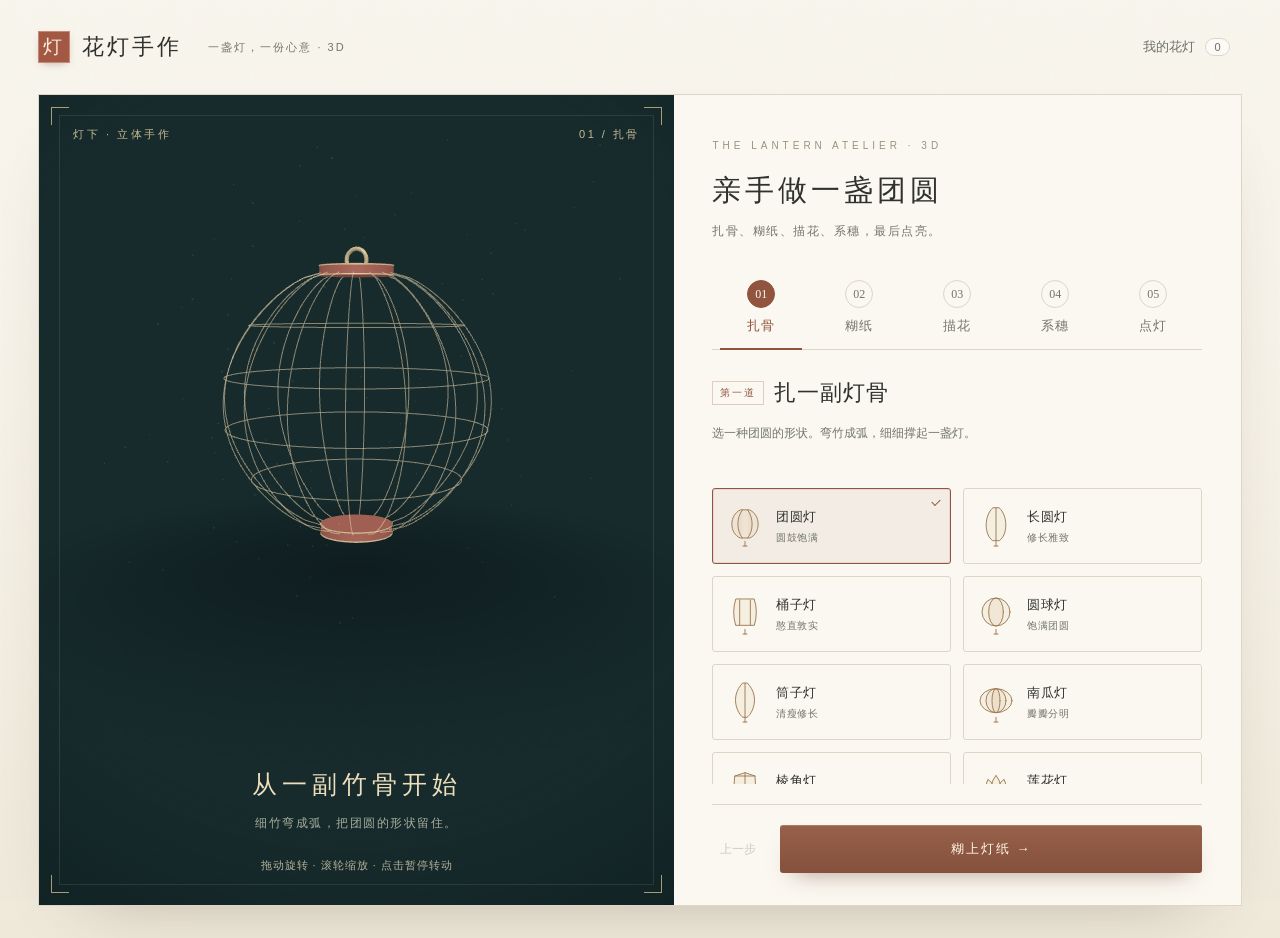
==== commit dcd40cc3: "花灯3d" ====
--- a/xhs/minitools/huadeng3d/index-3d.html
+++ b/xhs/minitools/huadeng3d/index-3d.html
@@ -10,8 +10,8 @@
       #artwork3d:active { cursor: grabbing; }
     </style>
     <script defer src="three.min.js"></script>
-    <script defer src="lantern3d.js?v=20260916-style13"></script>
-    <script defer src="app3d.js?v=20260916-refine19"></script>
+    <script defer src="lantern3d.js?v=20260916-tassels22"></script>
+    <script defer src="app3d.js?v=20260916-tassels22"></script>
   </head>
   <body>
     <main class="studio">
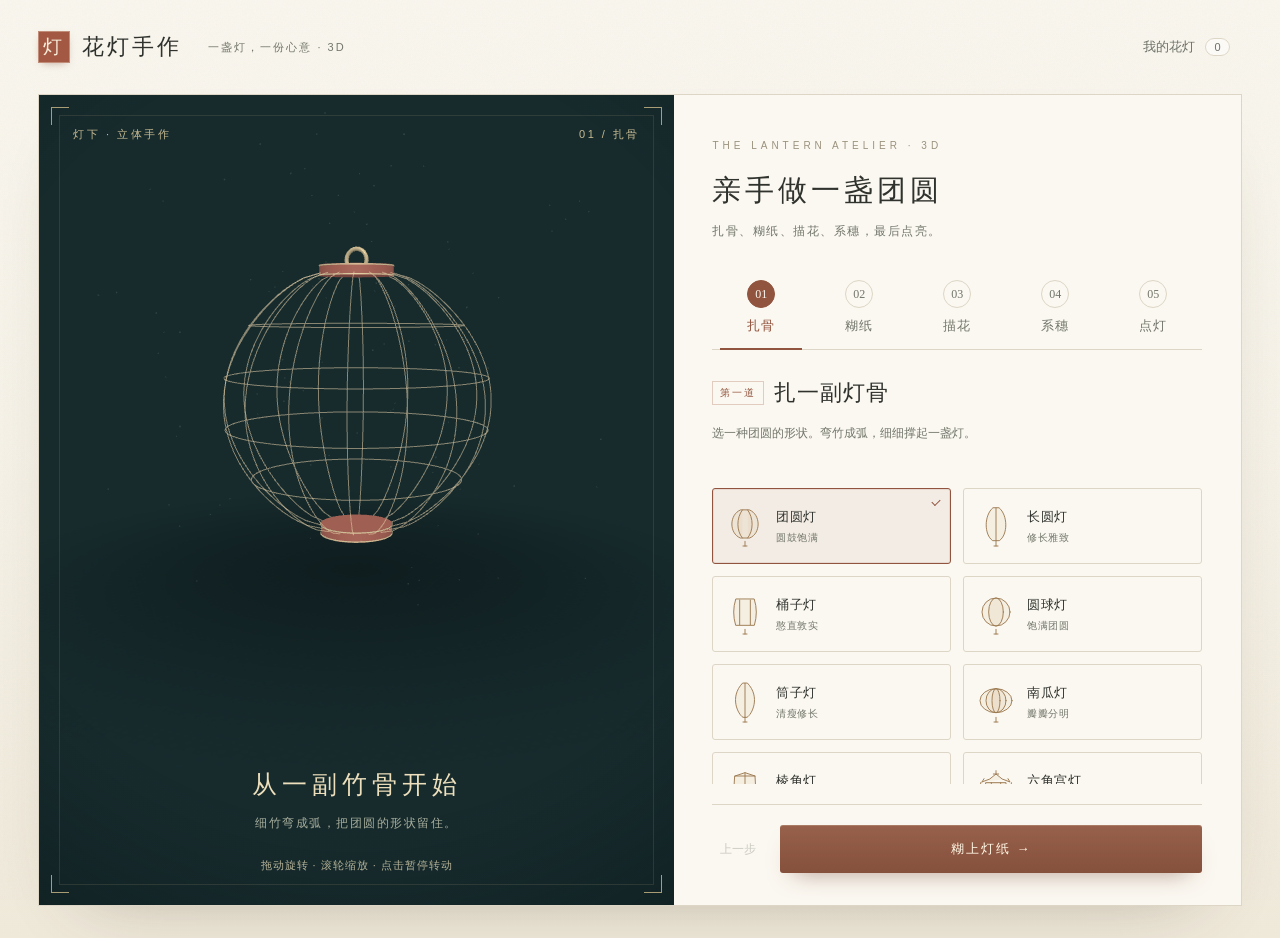
==== commit 12f86d5e: "花灯3d" ====
--- a/xhs/minitools/huadeng3d/index-3d.html
+++ b/xhs/minitools/huadeng3d/index-3d.html
@@ -10,8 +10,8 @@
       #artwork3d:active { cursor: grabbing; }
     </style>
     <script defer src="three.min.js"></script>
-    <script defer src="lantern3d.js?v=20260916-tassels22"></script>
-    <script defer src="app3d.js?v=20260916-tassels22"></script>
+    <script defer src="lantern3d.js?v=20260916-flower26"></script>
+    <script defer src="app3d.js?v=20260916-flower26"></script>
   </head>
   <body>
     <main class="studio">
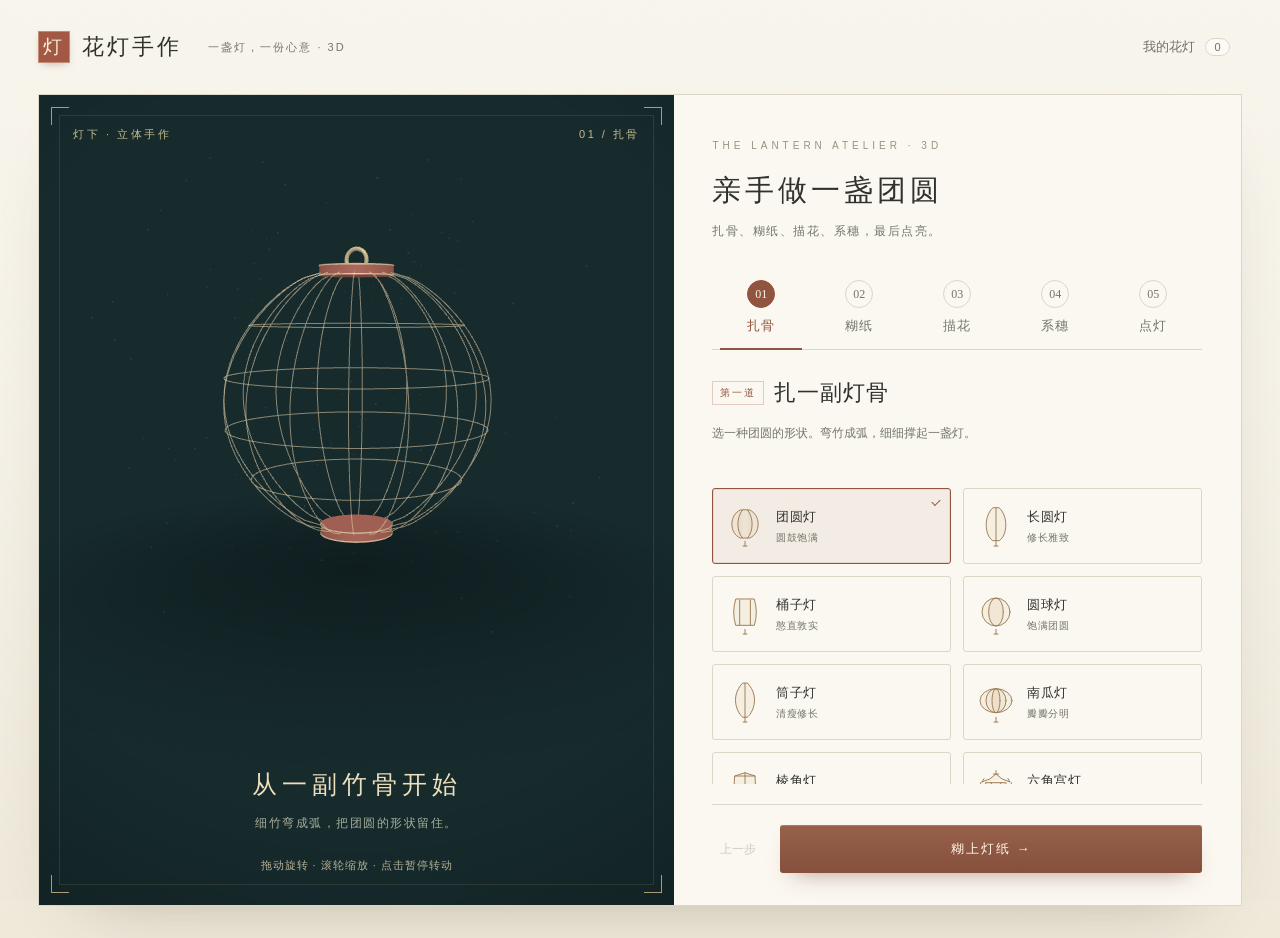
==== commit a2f10564: "花灯3d" ====
--- a/xhs/minitools/huadeng3d/index-3d.html
+++ b/xhs/minitools/huadeng3d/index-3d.html
@@ -10,8 +10,8 @@
       #artwork3d:active { cursor: grabbing; }
     </style>
     <script defer src="three.min.js"></script>
-    <script defer src="lantern3d.js?v=20260916-flower26"></script>
-    <script defer src="app3d.js?v=20260916-flower26"></script>
+    <script defer src="lantern3d.js?v=20260916-palace27"></script>
+    <script defer src="app3d.js?v=20260916-palace27"></script>
   </head>
   <body>
     <main class="studio">
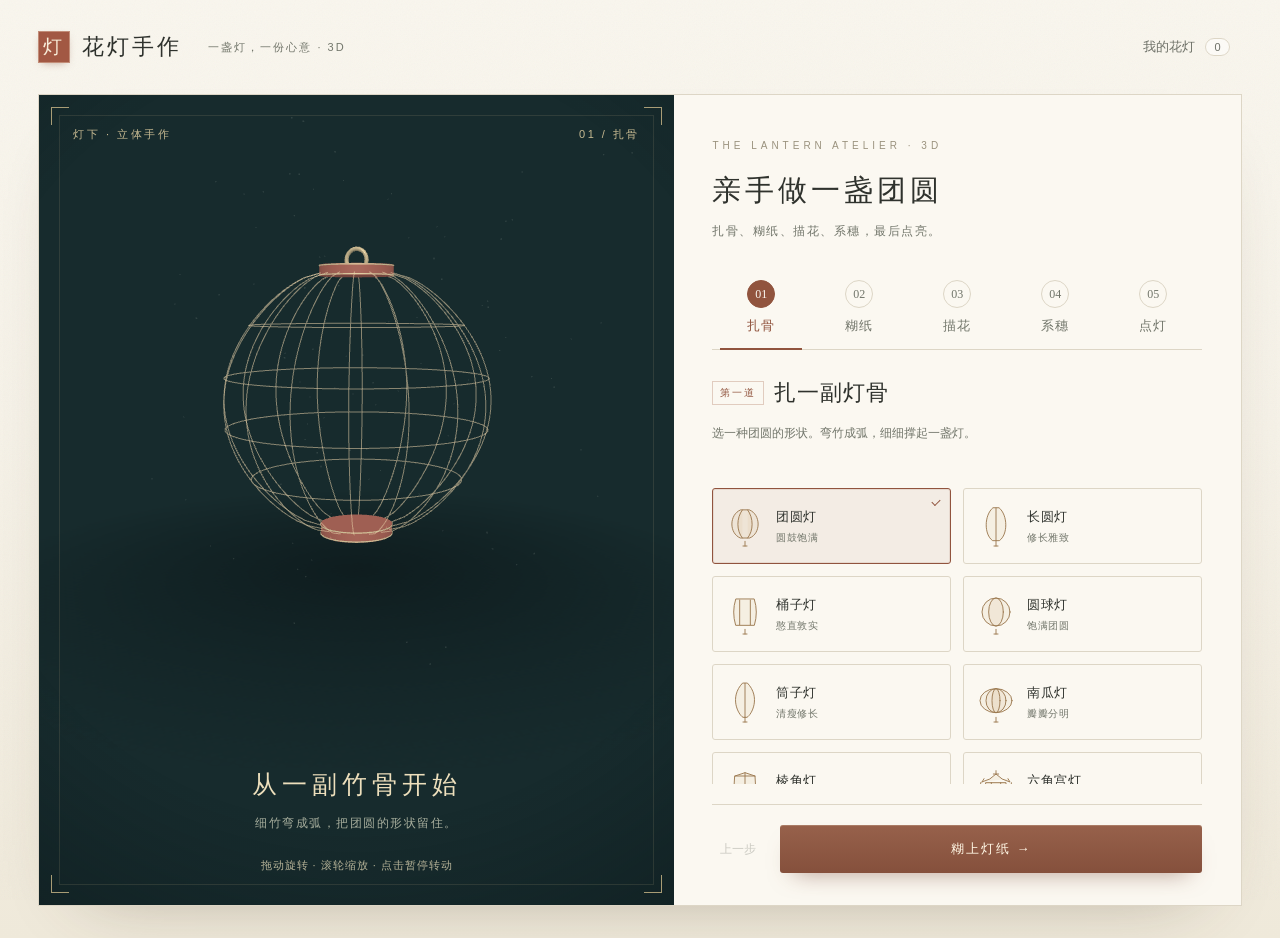
==== commit 5c47ddc3: "花灯3d" ====
--- a/xhs/minitools/huadeng3d/index-3d.html
+++ b/xhs/minitools/huadeng3d/index-3d.html
@@ -10,8 +10,8 @@
       #artwork3d:active { cursor: grabbing; }
     </style>
     <script defer src="three.min.js"></script>
-    <script defer src="lantern3d.js?v=20260916-palace27"></script>
-    <script defer src="app3d.js?v=20260916-palace27"></script>
+    <script defer src="lantern3d.js?v=20260916-koi28"></script>
+    <script defer src="app3d.js?v=20260916-koi28"></script>
   </head>
   <body>
     <main class="studio">
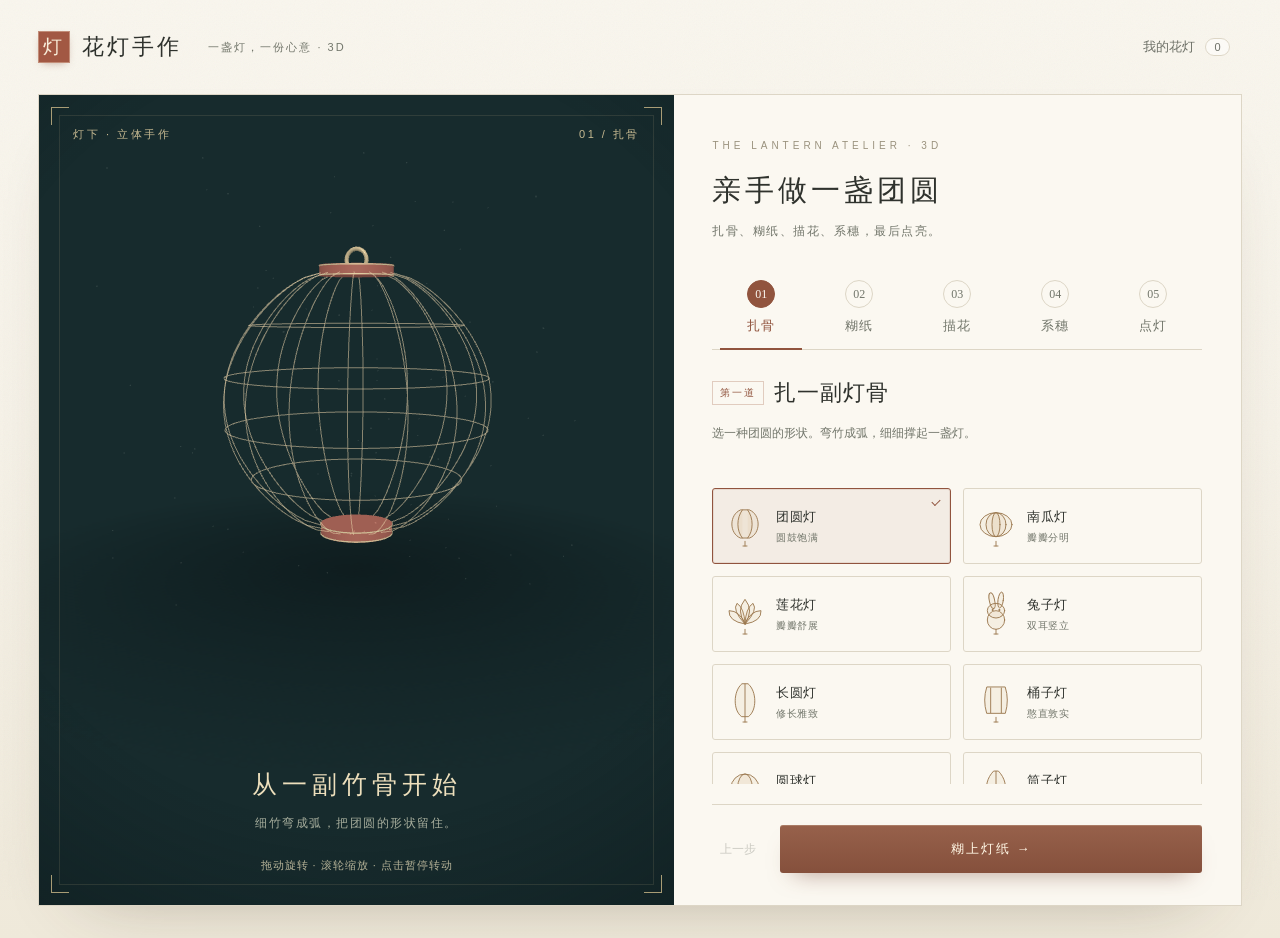
==== commit 17c03544: "花灯3d" ====
--- a/xhs/minitools/huadeng3d/index-3d.html
+++ b/xhs/minitools/huadeng3d/index-3d.html
@@ -12,6 +12,7 @@
     <script defer src="three.min.js"></script>
     <script defer src="lantern3d.js?v=20260916-koi28"></script>
     <script defer src="app3d.js?v=20260916-koi28"></script>
+    <script defer src="music.js?v=20260916-music1"></script>
   </head>
   <body>
     <main class="studio">
